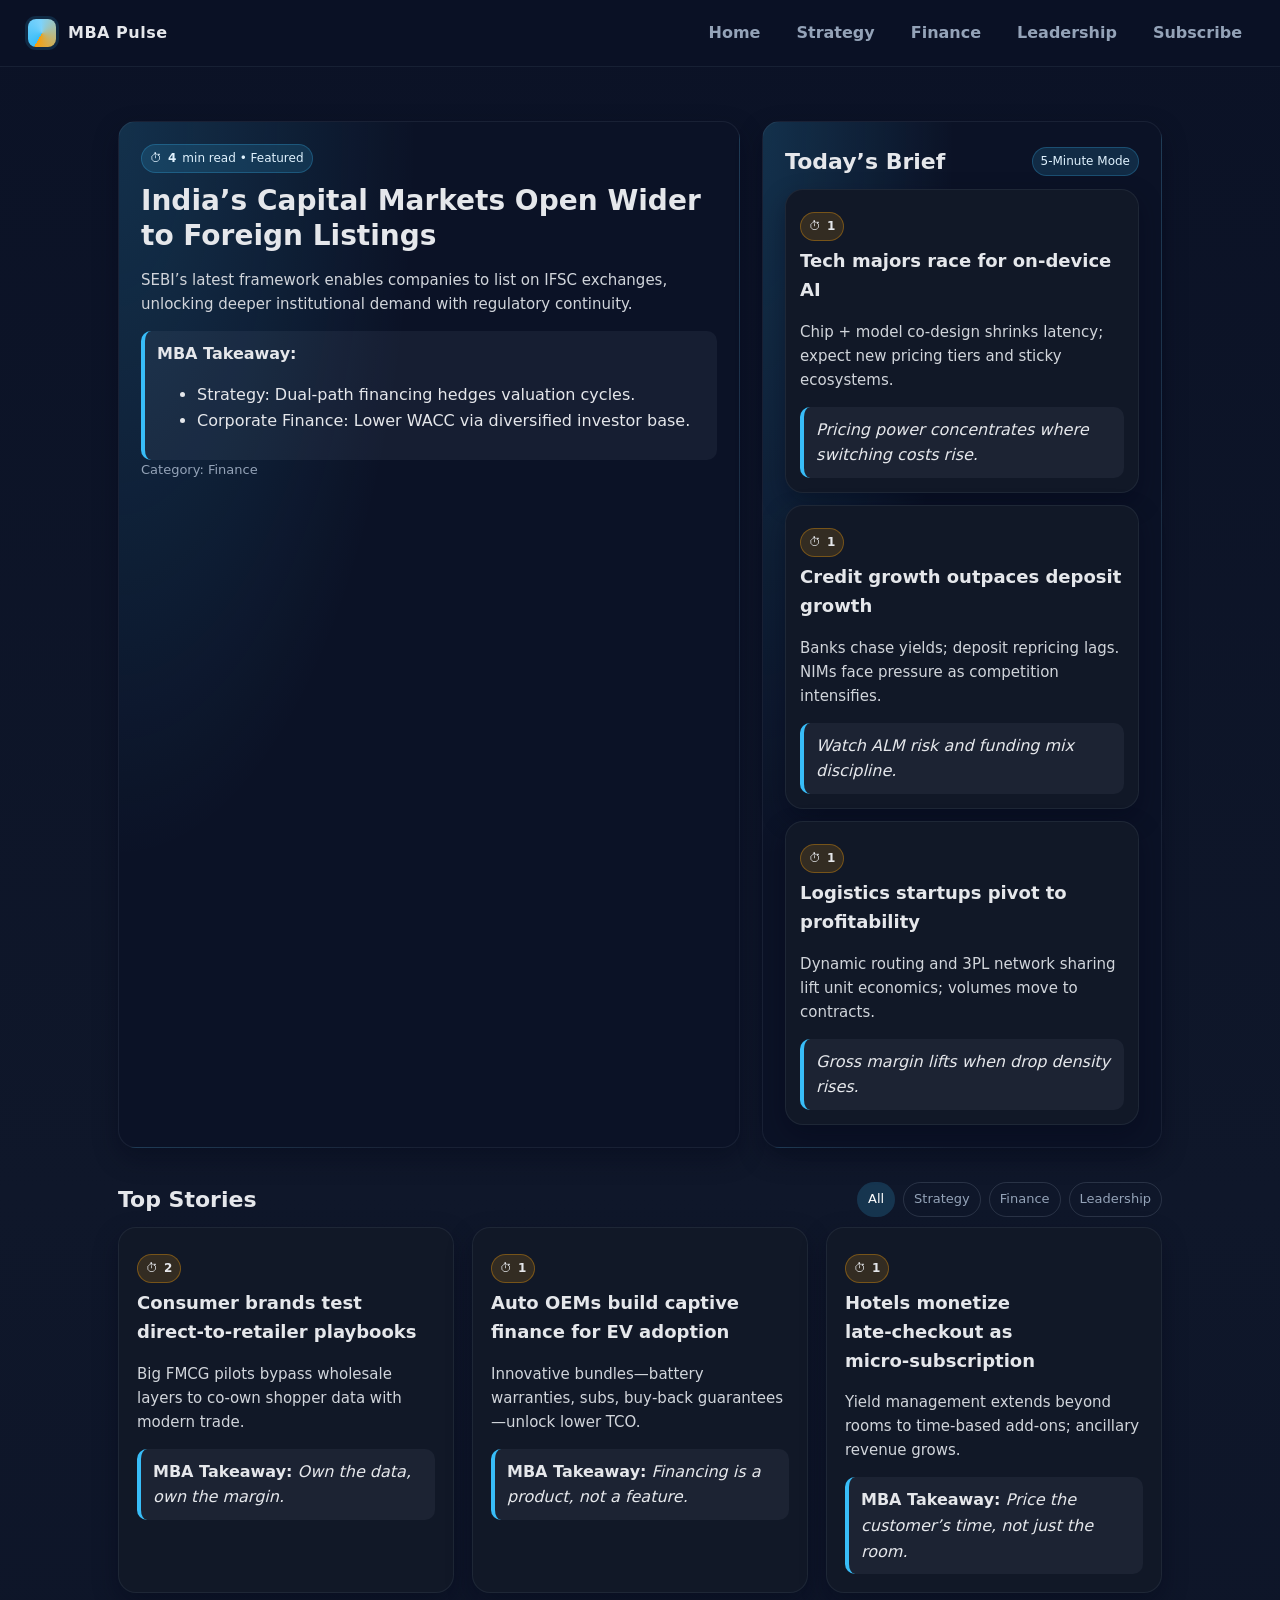
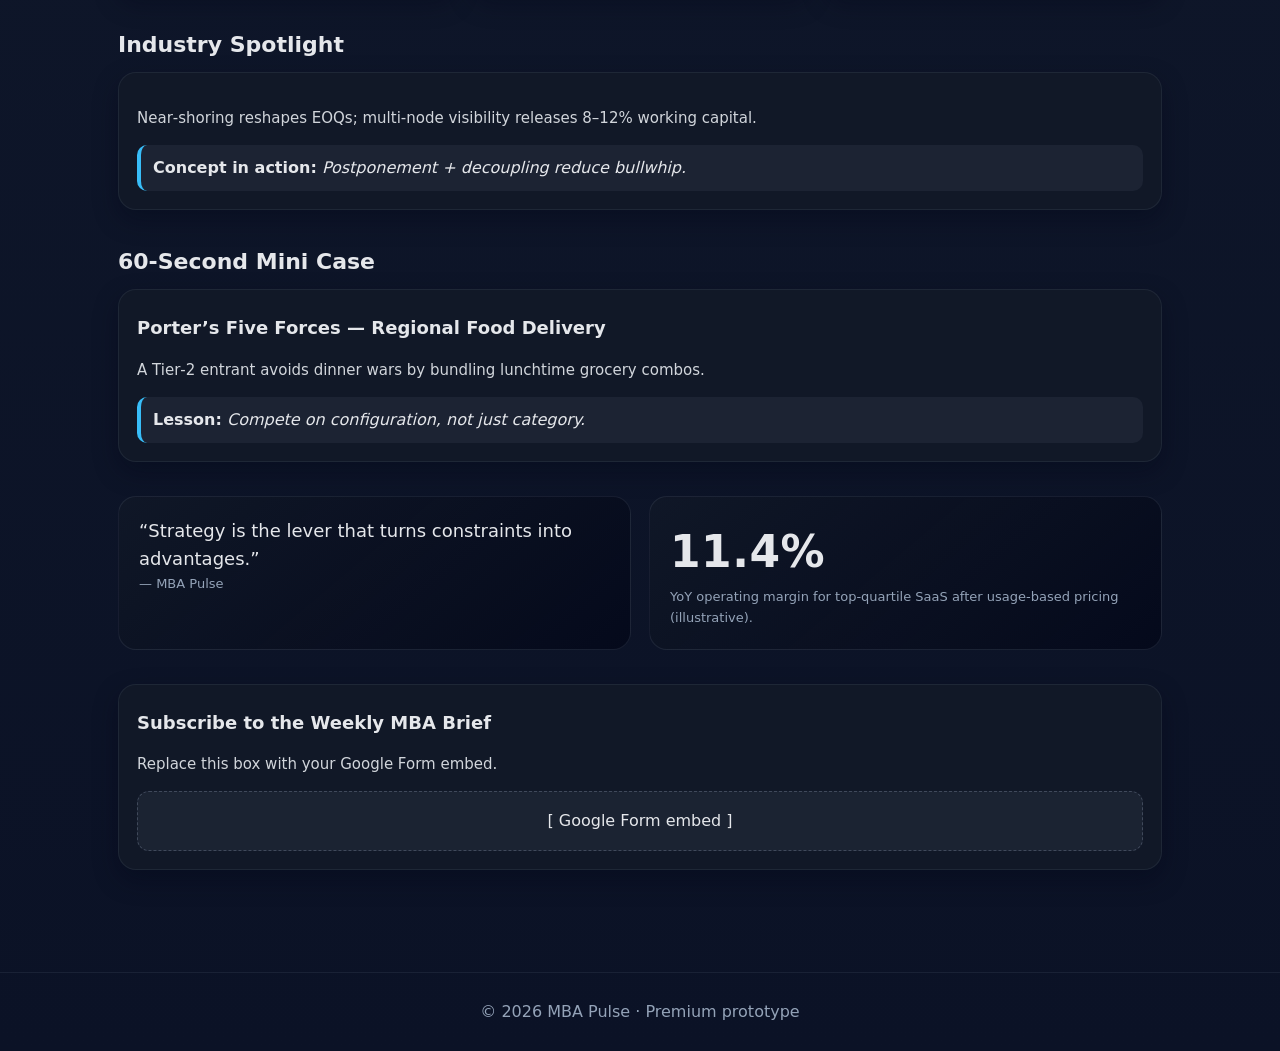
==== index.html @ 2a825edf "Initial Commit" ====
<!DOCTYPE html>
<html lang="en">
<head>
  <meta charset="utf-8" />
  <meta name="viewport" content="width=device-width, initial-scale=1" />
  <title>MBA Pulse — 5‑Minute Business Brief</title>
  <link rel="stylesheet" href="styles.css">
</head>
<body>
  <div class="progress" id="progress"></div>
  <header>
    <nav class="nav">
      <div class="brand"><div class="logo"></div> MBA Pulse</div>
      <div class="navlinks">
        <a href="#top">Home</a>
        <a href="#strategy">Strategy</a>
        <a href="#finance">Finance</a>
        <a href="#leadership">Leadership</a>
        <a href="#subscribe">Subscribe</a>
      </div>
    </nav>
  </header>

  <main class="container" id="top">
    <section class="hero" id="hero"></section>

    <section>
      <div class="sec-head">
        <h2>Top Stories</h2>
        <div class="pill-tabs">
          <a href="#" class="active">All</a>
          <a href="#strategy" id="strategy">Strategy</a>
          <a href="#finance" id="finance">Finance</a>
          <a href="#leadership" id="leadership">Leadership</a>
        </div>
      </div>
      <div class="grid" id="top-stories"></div>
    </section>

    <section>
      <div class="sec-head"><h2>Industry Spotlight</h2></div>
      <div class="card" id="spotlight"></div>
    </section>

    <section>
      <div class="sec-head"><h2>60‑Second Mini Case</h2></div>
      <div class="card" id="mini-case"></div>
    </section>

    <section>
      <div class="qstat">
        <div class="quote" id="quote"></div>
        <div class="stat" id="stat"></div>
      </div>
    </section>

    <section id="subscribe">
      <div class="card">
        <h3>Subscribe to the Weekly MBA Brief</h3>
        <p class="summary">Replace this box with your Google Form embed.</p>
        <div class="embed-placeholder">[ Google Form embed ]</div>
      </div>
    </section>
  </main>

  <footer>© <span id="y"></span> MBA Pulse · Premium prototype</footer>

  <script src="script.js"></script>
</body>
</html>
---- styles.css ----
:root{
  --bg:#0f172a;--panel:#0b1226;--card:#111827;--muted:#94a3b8;--text:#e5e7eb;
  --brand:#38bdf8;--accent:#f59e0b;--radius:18px;--shadow:0 10px 25px rgba(2,6,23,.35);
  --maxw:1100px
}
*{box-sizing:border-box}
html,body{margin:0;background:linear-gradient(180deg,#0b1226,#0f172a 45%,#0b1226);
  color:var(--text);font:16px/1.6 Inter,ui-sans-serif,system-ui,-apple-system,Segoe UI,Roboto,Helvetica,Arial}
a{color:inherit;text-decoration:none}
.container{max-width:var(--maxw);margin:auto;padding:28px}
header{position:sticky;top:0;z-index:30;background:rgba(11,18,38,.7);backdrop-filter:blur(8px);
  border-bottom:1px solid rgba(148,163,184,.1)}
.nav{display:flex;align-items:center;gap:18px;justify-content:space-between;padding:14px 28px}
.brand{display:flex;align-items:center;gap:12px;font-weight:800;letter-spacing:.5px}
.logo{width:28px;height:28px;border-radius:8px;background:conic-gradient(from 210deg,var(--brand),#7dd3fc 40%,var(--accent));
  box-shadow:0 0 0 3px rgba(56,189,248,.15)}
.navlinks{display:flex;gap:16px;font-weight:600;color:var(--muted)}
.navlinks a{padding:6px 10px;border-radius:10px}
.navlinks a:hover{background:rgba(148,163,184,.08);color:#fff}
.progress{position:fixed;inset:0 auto auto 0;height:4px;background:linear-gradient(90deg,var(--brand),#22d3ee,var(--accent));
  width:0;z-index:50;border-top-right-radius:6px;border-bottom-right-radius:6px}
.hero{display:grid;grid-template-columns:1.4fr .9fr;gap:22px;margin:26px 0}
.hero-card{background:radial-gradient(80% 120% at 0% 0%,rgba(56,189,248,.18),transparent 60%),var(--panel);
  border:1px solid rgba(148,163,184,.1);border-radius:var(--radius);padding:22px;box-shadow:var(--shadow)}
.badge{display:inline-flex;align-items:center;gap:6px;font-size:12px;padding:4px 8px;border-radius:999px;
  background:rgba(56,189,248,.15);border:1px solid rgba(56,189,248,.25);color:#e0f2fe}
.title{font-size:28px;line-height:1.25;margin:10px 0 8px}
.meta{display:flex;gap:14px;color:var(--muted);font-size:13px}
.mba-takeaway{margin-top:12px;padding:10px 12px;border-left:4px solid var(--brand);
  background:rgba(148,163,184,.08);border-radius:10px}
.grid{display:grid;grid-template-columns:repeat(3,1fr);gap:18px}
.card{background:var(--card);border:1px solid rgba(148,163,184,.1);border-radius:var(--radius);padding:18px;box-shadow:var(--shadow)}
.card h3{margin:6px 0 8px;font-size:18px}
.summary{color:#d1d5db;font-size:15px}
.read{display:inline-flex;align-items:center;gap:6px;font-size:12px;margin-top:8px;background:rgba(245,158,11,.15);
  border:1px solid rgba(245,158,11,.35);padding:4px 8px;border-radius:999px}
section{margin:34px 0}
.sec-head{display:flex;align-items:center;justify-content:space-between;margin-bottom:10px}
.sec-head h2{font-size:22px;margin:0}
.pill-tabs{display:flex;gap:8px}
.pill-tabs a{font-size:13px;color:var(--muted);padding:6px 10px;border:1px solid rgba(148,163,184,.2);border-radius:999px}
.pill-tabs a.active,.pill-tabs a:hover{border-color:transparent;background:rgba(56,189,248,.18);color:white}
.qstat{display:grid;grid-template-columns:1fr 1fr;gap:18px}
.quote,.stat{background:linear-gradient(140deg,rgba(17,24,39,.8),rgba(2,6,23,.7));
  border:1px solid rgba(148,163,184,.12);border-radius:var(--radius);padding:20px}
.quote blockquote{margin:0;font-size:18px}
.stat .big{font-size:44px;font-weight:900;letter-spacing:.5px}
footer{margin-top:40px;padding:26px 28px;border-top:1px solid rgba(148,163,184,.1);color:var(--muted);text-align:center}
.embed-placeholder{background:rgba(148,163,184,.08);border:1px dashed rgba(148,163,184,.3);
  padding:16px;border-radius:12px;text-align:center}
@media (max-width:960px){.hero{grid-template-columns:1fr}.grid{grid-template-columns:1fr 1fr}.qstat{grid-template-columns:1fr}}
@media (max-width:640px){.nav{padding:12px 18px}.container{padding:20px}.grid{grid-template-columns:1fr}.title{font-size:24px}}
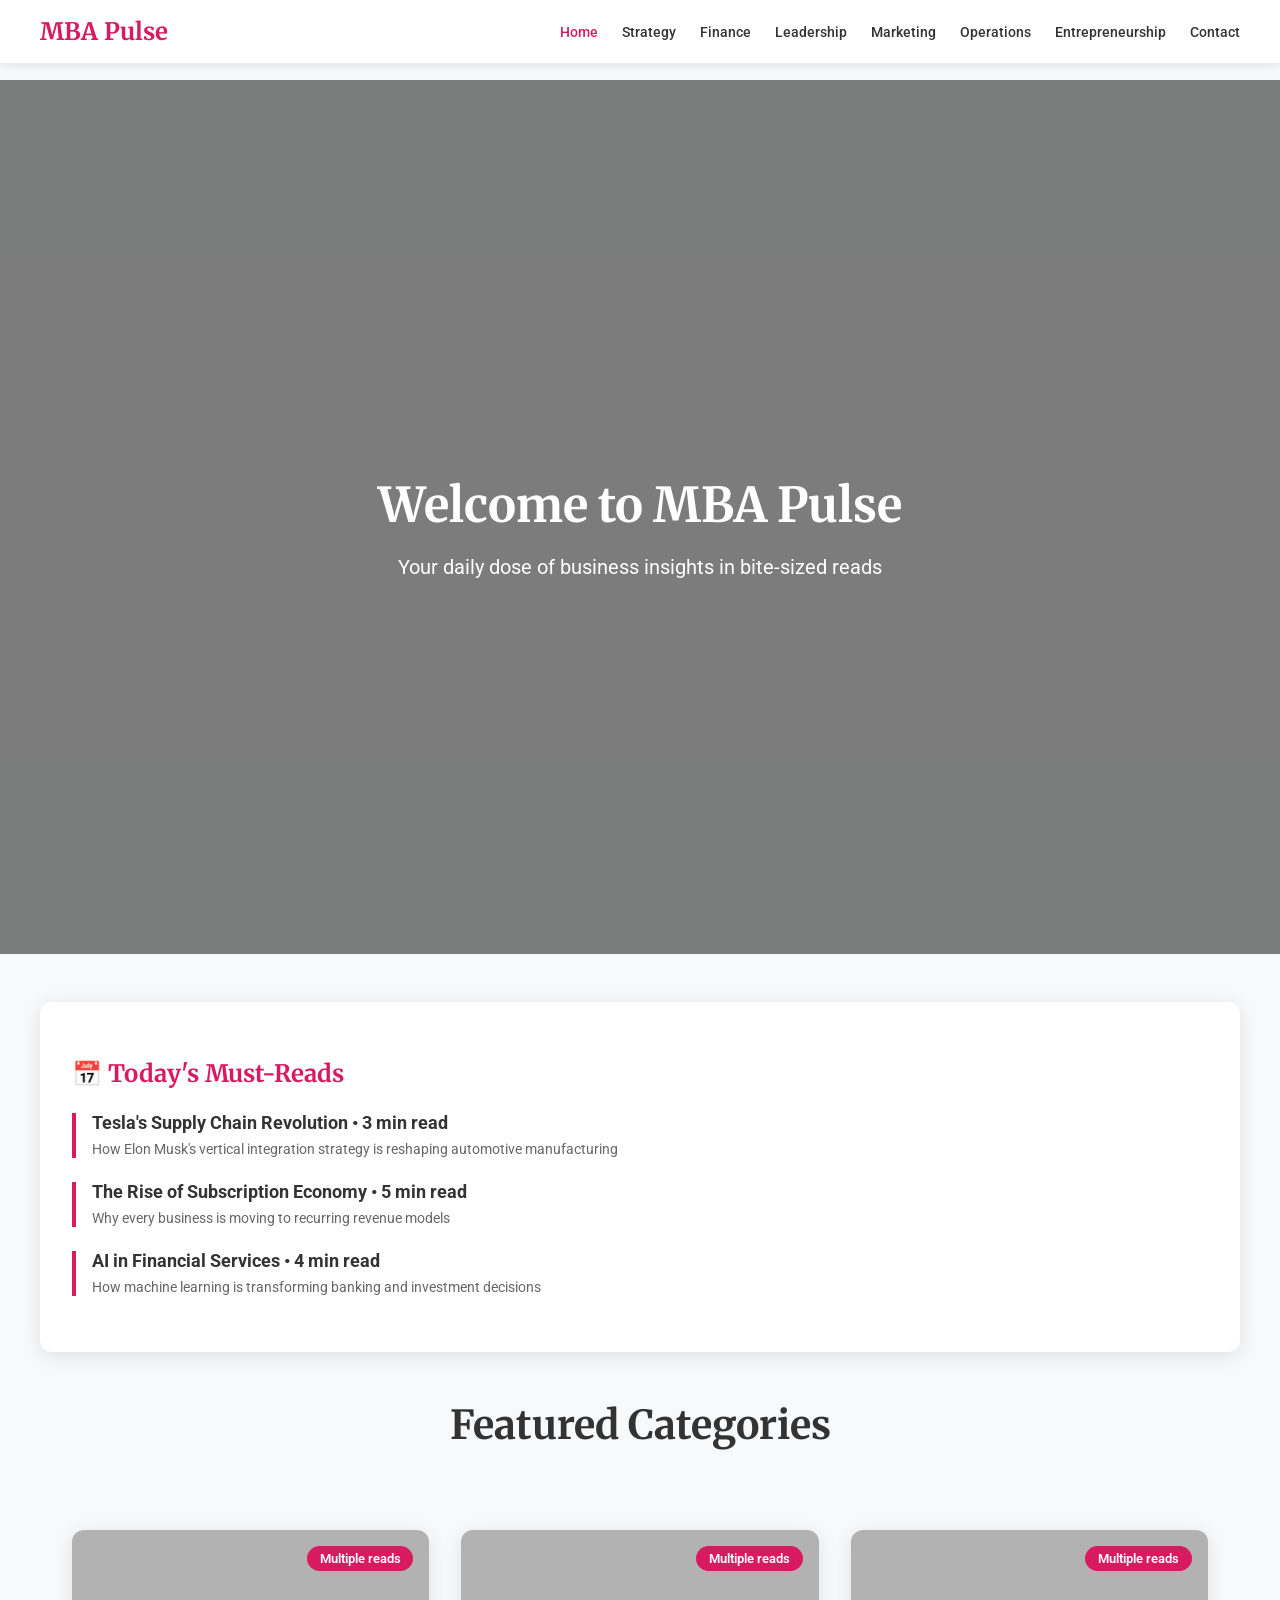
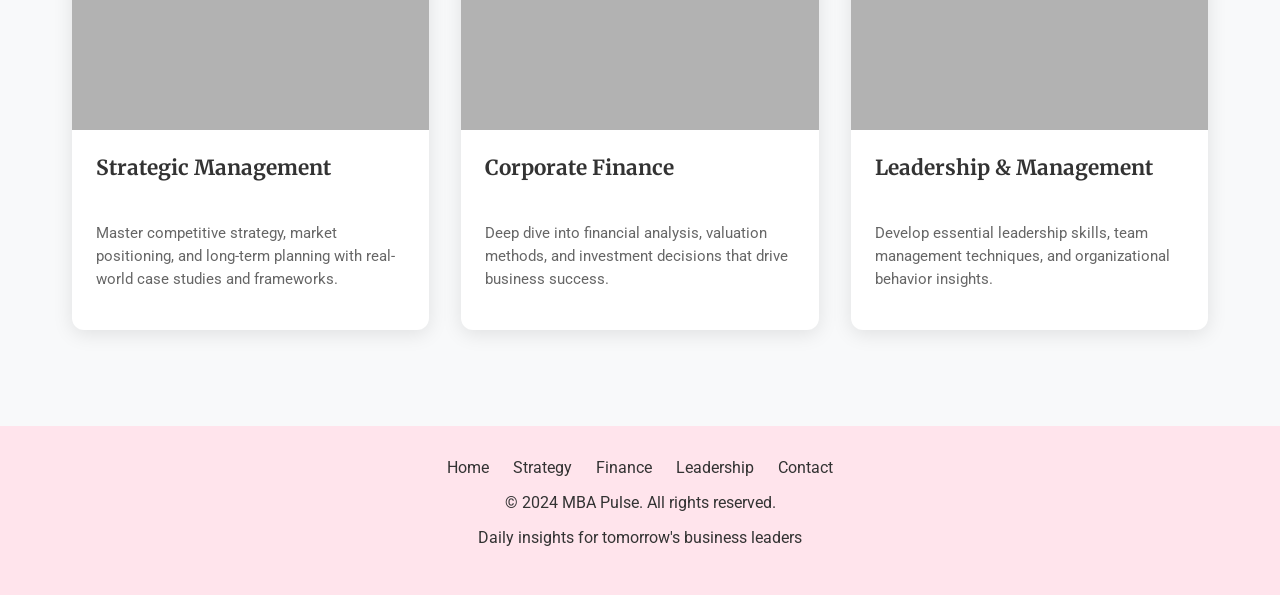
==== commit 61146a22: "Create index.html" ====
--- a/index.html
+++ b/index.html
@@ -1,70 +1,850 @@
 <!DOCTYPE html>
 <html lang="en">
 <head>
-  <meta charset="utf-8" />
-  <meta name="viewport" content="width=device-width, initial-scale=1" />
-  <title>MBA Pulse — 5‑Minute Business Brief</title>
-  <link rel="stylesheet" href="styles.css">
+  <meta charset="UTF-8" />
+  <meta name="viewport" content="width=device-width, initial-scale=1.0" />
+  <title>MBA Pulse</title>
+  <link href="https://fonts.googleapis.com/css2?family=Roboto:wght@400;700&family=Merriweather:wght@400;700&display=swap" rel="stylesheet">
+  <style>
+    body {
+      margin: 0;
+      font-family: 'Roboto', sans-serif;
+      background: #f8f9fa;
+      color: #333;
+      min-height: 100vh;
+      display: flex;
+      flex-direction: column;
+    }
+
+    /* Navigation */
+    nav {
+      background: rgba(255, 255, 255, 0.95);
+      backdrop-filter: blur(10px);
+      padding: 1rem 2rem;
+      position: fixed;
+      top: 0;
+      left: 0;
+      right: 0;
+      z-index: 100;
+      box-shadow: 0 2px 10px rgba(0,0,0,0.1);
+    }
+    .nav-container {
+      max-width: 1200px;
+      margin: 0 auto;
+      display: flex;
+      justify-content: space-between;
+      align-items: center;
+    }
+    .logo {
+      font-family: 'Merriweather', serif;
+      font-size: 1.5rem;
+      font-weight: 700;
+      color: #d81b60;
+    }
+    .nav-links {
+      display: flex;
+      gap: 1.5rem;
+      list-style: none;
+      margin: 0;
+      padding: 0;
+      flex-wrap: wrap;
+    }
+    .nav-links a {
+      text-decoration: none;
+      color: #333;
+      font-weight: 500;
+      transition: color 0.3s;
+      cursor: pointer;
+      font-size: 0.9rem;
+    }
+    .nav-links a:hover, .nav-links a.active {
+      color: #d81b60;
+    }
+
+    /* Page container */
+    .page {
+      display: none;
+      margin-top: 80px;
+      flex: 1;
+    }
+    .page.active {
+      display: block;
+    }
+
+    /* Hero section */
+    .hero {
+      position: relative;
+      height: 90vh;
+      background: url('https://images.unsplash.com/photo-1486406146926-c627a92ad1ab?ixlib=rb-4.0.3&ixid=M3wxMjA3fDB8MHxwaG90by1wYWdlfHx8fGVufDB8fHx8fA%3D%3D&auto=format&fit=crop&w=2070&q=80') no-repeat center center/cover;
+      display: flex;
+      align-items: center;
+      justify-content: center;
+      text-align: center;
+      padding: 2rem;
+      color: #fff;
+    }
+    .hero::after {
+      content: "";
+      position: absolute;
+      top: 0; left: 0; right: 0; bottom: 0;
+      background: rgba(0, 0, 0, 0.5);
+      z-index: 1;
+    }
+    .hero-content {
+      position: relative;
+      z-index: 2;
+      max-width: 700px;
+      animation: fadeInSlide 2s ease-out forwards;
+    }
+    .hero h1 {
+      font-family: 'Merriweather', serif;
+      font-size: 3rem;
+      margin-bottom: 1rem;
+      opacity: 0;
+      animation: fadeIn 2s ease forwards;
+    }
+    .hero p {
+      font-size: 1.25rem;
+      opacity: 0;
+      animation: fadeIn 3s ease forwards;
+      animation-delay: 0.5s;
+    }
+
+    @keyframes fadeInSlide {
+      from { opacity: 0; transform: translateY(30px); }
+      to { opacity: 1; transform: translateY(0); }
+    }
+    @keyframes fadeIn {
+      from { opacity: 0; }
+      to { opacity: 1; }
+    }
+
+    /* Reading time badge */
+    .reading-time {
+      background: #d81b60;
+      color: white;
+      padding: 0.3rem 0.8rem;
+      border-radius: 20px;
+      font-size: 0.8rem;
+      font-weight: 600;
+      position: absolute;
+      top: 1rem;
+      right: 1rem;
+      z-index: 3;
+    }
+
+    /* Article cards */
+    .articles {
+      padding: 3rem 2rem;
+      display: grid;
+      grid-template-columns: repeat(auto-fit, minmax(350px, 1fr));
+      gap: 2rem;
+      max-width: 1200px;
+      margin: auto;
+    }
+
+    .article-card {
+      position: relative;
+      overflow: hidden;
+      border-radius: 12px;
+      box-shadow: 0 4px 20px rgba(0,0,0,0.1);
+      cursor: pointer;
+      transition: transform 0.3s ease;
+      background: #fff;
+      height: 400px;
+    }
+    .article-card:hover { transform: scale(1.02); }
+    .article-card .card-image {
+      width: 100%;
+      height: 200px;
+      background-size: cover;
+      background-position: center;
+      position: relative;
+    }
+    .article-card .card-image::after {
+      content: "";
+      position: absolute;
+      top: 0; left: 0; right: 0; bottom: 0;
+      background: rgba(0, 0, 0, 0.3);
+      z-index: 1;
+    }
+    .article-card .card-content {
+      padding: 1.5rem;
+      height: 200px;
+      display: flex;
+      flex-direction: column;
+      justify-content: space-between;
+    }
+    .article-card h3 {
+      margin: 0 0 0.5rem 0;
+      font-size: 1.3rem;
+      font-family: 'Merriweather', serif;
+      line-height: 1.4;
+    }
+    .article-card p {
+      font-size: 0.95rem;
+      margin: 0;
+      color: #666;
+      line-height: 1.5;
+    }
+    .article-meta {
+      display: flex;
+      justify-content: space-between;
+      align-items: center;
+      margin-top: 1rem;
+      font-size: 0.85rem;
+      color: #888;
+    }
+    .article-date {
+      font-weight: 500;
+    }
+
+    /* Category headers */
+    .category-header {
+      background-size: cover;
+      background-position: center;
+      height: 40vh;
+      position: relative;
+      display: flex;
+      align-items: center;
+      justify-content: center;
+    }
+    .category-header::after {
+      content: "";
+      position: absolute;
+      top: 0; left: 0; right: 0; bottom: 0;
+      background: rgba(0,0,0,0.4);
+    }
+    .category-header h1 {
+      position: relative;
+      z-index: 2;
+      color: white;
+      font-family: 'Merriweather', serif;
+      font-size: 3rem;
+      text-align: center;
+      margin: 0;
+    }
+
+    /* Content sections */
+    .content-section {
+      max-width: 1200px;
+      margin: 0 auto;
+      padding: 3rem 2rem;
+    }
+    .content-section h2 {
+      font-family: 'Merriweather', serif;
+      font-size: 2.5rem;
+      margin-bottom: 2rem;
+      text-align: center;
+      color: #333;
+    }
+
+    /* Daily reads section */
+    .daily-reads {
+      background: #fff;
+      border-radius: 12px;
+      padding: 2rem;
+      margin-bottom: 3rem;
+      box-shadow: 0 4px 20px rgba(0,0,0,0.1);
+    }
+    .daily-reads h3 {
+      font-family: 'Merriweather', serif;
+      color: #d81b60;
+      margin-bottom: 1.5rem;
+      font-size: 1.5rem;
+    }
+    .daily-article {
+      border-left: 4px solid #d81b60;
+      padding-left: 1rem;
+      margin-bottom: 1.5rem;
+      cursor: pointer;
+      transition: background 0.3s;
+    }
+    .daily-article:hover {
+      background: #f8f9fa;
+    }
+    .daily-article h4 {
+      margin: 0 0 0.5rem 0;
+      font-size: 1.1rem;
+      color: #333;
+    }
+    .daily-article p {
+      margin: 0;
+      color: #666;
+      font-size: 0.9rem;
+    }
+
+    /* Modal popup */
+    .modal {
+      position: fixed;
+      top: 0; left: 0; right: 0; bottom: 0;
+      background: rgba(0,0,0,0.7);
+      display: none;
+      align-items: center;
+      justify-content: center;
+      z-index: 1000;
+    }
+    .modal-content {
+      background: #fff;
+      padding: 2rem;
+      max-width: 800px;
+      border-radius: 12px;
+      max-height: 90vh;
+      overflow-y: auto;
+      line-height: 1.6;
+      margin: 1rem;
+    }
+    .modal-content h2 {
+      margin-top: 0;
+      font-family: 'Merriweather', serif;
+    }
+    .close-btn {
+      float: right;
+      font-size: 1.5rem;
+      cursor: pointer;
+      color: #333;
+      background: none;
+      border: none;
+    }
+
+    /* Footer styles */
+    footer {
+      background: #ffe4ec;
+      color: #333;
+      text-align: center;
+      padding: 2rem 1rem;
+      margin-top: auto;
+    }
+    .footer-links {
+      margin-bottom: 1rem;
+    }
+    .footer-links a {
+      color: #333;
+      margin: 0 10px;
+      text-decoration: none;
+      transition: color 0.3s;
+      cursor: pointer;
+    }
+    .footer-links a:hover {
+      color: #d81b60;
+    }
+
+    /* Responsive design */
+    @media (max-width: 768px) {
+      .nav-links {
+        gap: 1rem;
+        font-size: 0.8rem;
+      }
+      .hero h1 {
+        font-size: 2rem;
+      }
+      .articles {
+        grid-template-columns: 1fr;
+        padding: 2rem 1rem;
+      }
+      .category-header h1 {
+        font-size: 2rem;
+      }
+    }
+  </style>
 </head>
 <body>
-  <div class="progress" id="progress"></div>
-  <header>
-    <nav class="nav">
-      <div class="brand"><div class="logo"></div> MBA Pulse</div>
-      <div class="navlinks">
-        <a href="#top">Home</a>
-        <a href="#strategy">Strategy</a>
-        <a href="#finance">Finance</a>
-        <a href="#leadership">Leadership</a>
-        <a href="#subscribe">Subscribe</a>
-      </div>
-    </nav>
-  </header>
-
-  <main class="container" id="top">
-    <section class="hero" id="hero"></section>
-
-    <section>
-      <div class="sec-head">
-        <h2>Top Stories</h2>
-        <div class="pill-tabs">
-          <a href="#" class="active">All</a>
-          <a href="#strategy" id="strategy">Strategy</a>
-          <a href="#finance" id="finance">Finance</a>
-          <a href="#leadership" id="leadership">Leadership</a>
-        </div>
-      </div>
-      <div class="grid" id="top-stories"></div>
+  <!-- Navigation -->
+  <nav>
+    <div class="nav-container">
+      <div class="logo">MBA Pulse</div>
+      <ul class="nav-links">
+        <li><a href="#" onclick="showPage('home')" class="active">Home</a></li>
+        <li><a href="#" onclick="showPage('strategy')">Strategy</a></li>
+        <li><a href="#" onclick="showPage('finance')">Finance</a></li>
+        <li><a href="#" onclick="showPage('leadership')">Leadership</a></li>
+        <li><a href="#" onclick="showPage('marketing')">Marketing</a></li>
+        <li><a href="#" onclick="showPage('operations')">Operations</a></li>
+        <li><a href="#" onclick="showPage('entrepreneurship')">Entrepreneurship</a></li>
+        <li><a href="#" onclick="showPage('contact')">Contact</a></li>
+      </ul>
+    </div>
+  </nav>
+
+  <!-- Home Page -->
+  <div id="home" class="page active">
+    <section class="hero">
+      <div class="hero-content">
+        <h1>Welcome to MBA Pulse</h1>
+        <p>Your daily dose of business insights in bite-sized reads</p>
+      </div>
     </section>
 
-    <section>
-      <div class="sec-head"><h2>Industry Spotlight</h2></div>
-      <div class="card" id="spotlight"></div>
+    <section class="content-section">
+      <div class="daily-reads">
+        <h3>📅 Today's Must-Reads</h3>
+        <div class="daily-article" onclick="openModal('today1')">
+          <h4>Tesla's Supply Chain Revolution • 3 min read</h4>
+          <p>How Elon Musk's vertical integration strategy is reshaping automotive manufacturing</p>
+        </div>
+        <div class="daily-article" onclick="openModal('today2')">
+          <h4>The Rise of Subscription Economy • 5 min read</h4>
+          <p>Why every business is moving to recurring revenue models</p>
+        </div>
+        <div class="daily-article" onclick="openModal('today3')">
+          <h4>AI in Financial Services • 4 min read</h4>
+          <p>How machine learning is transforming banking and investment decisions</p>
+        </div>
+      </div>
+
+      <h2>Featured Categories</h2>
+      <div class="articles">
+        <div class="article-card" onclick="showPage('strategy')">
+          <div class="reading-time">Multiple reads</div>
+          <div class="card-image" style="background-image: url('https://images.unsplash.com/photo-1507003211169-0a1dd7228f2d?ixlib=rb-4.0.3&auto=format&fit=crop&w=1000&q=80')"></div>
+          <div class="card-content">
+            <h3>Strategic Management</h3>
+            <p>Master competitive strategy, market positioning, and long-term planning with real-world case studies and frameworks.</p>
+            <div class="article-meta">
+              <span class="article-date">Updated Daily</span>
+              <span>15+ Articles</span>
+            </div>
+          </div>
+        </div>
+
+        <div class="article-card" onclick="showPage('finance')">
+          <div class="reading-time">Multiple reads</div>
+          <div class="card-image" style="background-image: url('https://images.unsplash.com/photo-1611974789855-9c2a0a7236a3?ixlib=rb-4.0.3&auto=format&fit=crop&w=1000&q=80')"></div>
+          <div class="card-content">
+            <h3>Corporate Finance</h3>
+            <p>Deep dive into financial analysis, valuation methods, and investment decisions that drive business success.</p>
+            <div class="article-meta">
+              <span class="article-date">Updated Daily</span>
+              <span>12+ Articles</span>
+            </div>
+          </div>
+        </div>
+
+        <div class="article-card" onclick="showPage('leadership')">
+          <div class="reading-time">Multiple reads</div>
+          <div class="card-image" style="background-image: url('https://images.unsplash.com/photo-1552664730-d307ca884978?ixlib=rb-4.0.3&auto=format&fit=crop&w=1000&q=80')"></div>
+          <div class="card-content">
+            <h3>Leadership & Management</h3>
+            <p>Develop essential leadership skills, team management techniques, and organizational behavior insights.</p>
+            <div class="article-meta">
+              <span class="article-date">Updated Daily</span>
+              <span>18+ Articles</span>
+            </div>
+          </div>
+        </div>
+      </div>
     </section>
-
-    <section>
-      <div class="sec-head"><h2>60‑Second Mini Case</h2></div>
-      <div class="card" id="mini-case"></div>
+  </div>
+
+  <!-- Strategy Page -->
+  <div id="strategy" class="page">
+    <div class="category-header" style="background-image: url('https://images.unsplash.com/photo-1507003211169-0a1dd7228f2d?ixlib=rb-4.0.3&auto=format&fit=crop&w=2000&q=80')">
+      <h1>Strategic Management</h1>
+    </div>
+    <section class="content-section">
+      <div class="daily-reads">
+        <h3>🎯 Today's Strategy Insights</h3>
+        <div class="daily-article" onclick="openModal('strategy1')">
+          <h4>Netflix's Content Strategy Pivot • 4 min read</h4>
+          <p>How the streaming giant shifted from licensing to original content production</p>
+        </div>
+        <div class="daily-article" onclick="openModal('strategy2')">
+          <h4>Blue Ocean Strategy in Practice • 5 min read</h4>
+          <p>Real examples of companies creating uncontested market spaces</p>
+        </div>
+      </div>
+
+      <div class="articles">
+        <div class="article-card" onclick="openModal('strategy3')">
+          <div class="reading-time">3 min read</div>
+          <div class="card-image" style="background-image: url('https://images.unsplash.com/photo-1460925895917-afdab827c52f?ixlib=rb-4.0.3&auto=format&fit=crop&w=1000&q=80')"></div>
+          <div class="card-content">
+            <h3>Porter's Five Forces in Digital Age</h3>
+            <p>How traditional competitive analysis adapts to platform economies and network effects.</p>
+            <div class="article-meta">
+              <span class="article-date">Dec 15, 2024</span>
+              <span>Strategy</span>
+            </div>
+          </div>
+        </div>
+
+        <div class="article-card" onclick="openModal('strategy4')">
+          <div class="reading-time">5 min read</div>
+          <div class="card-image" style="background-image: url('https://images.unsplash.com/photo-1553484771-371a605b060b?ixlib=rb-4.0.3&auto=format&fit=crop&w=1000&q=80')"></div>
+          <div class="card-content">
+            <h3>Strategic Alliances & Partnerships</h3>
+            <p>When to build, buy, or partner - a framework for strategic decision making.</p>
+            <div class="article-meta">
+              <span class="article-date">Dec 14, 2024</span>
+              <span>Strategy</span>
+            </div>
+          </div>
+        </div>
+
+        <div class="article-card" onclick="openModal('strategy5')">
+          <div class="reading-time">4 min read</div>
+          <div class="card-image" style="background-image: url('https://images.unsplash.com/photo-1486406146926-c627a92ad1ab?ixlib=rb-4.0.3&auto=format&fit=crop&w=1000&q=80')"></div>
+          <div class="card-content">
+            <h3>Digital Transformation Strategy</h3>
+            <p>A step-by-step approach to leading organizational digital transformation.</p>
+            <div class="article-meta">
+              <span class="article-date">Dec 13, 2024</span>
+              <span>Strategy</span>
+            </div>
+          </div>
+        </div>
+      </div>
     </section>
-
-    <section>
-      <div class="qstat">
-        <div class="quote" id="quote"></div>
-        <div class="stat" id="stat"></div>
+  </div>
+
+  <!-- Finance Page -->
+  <div id="finance" class="page">
+    <div class="category-header" style="background-image: url('https://images.unsplash.com/photo-1611974789855-9c2a0a7236a3?ixlib=rb-4.0.3&auto=format&fit=crop&w=2000&q=80')">
+      <h1>Corporate Finance</h1>
+    </div>
+    <section class="content-section">
+      <div class="daily-reads">
+        <h3>💰 Today's Finance Focus</h3>
+        <div class="daily-article" onclick="openModal('finance1')">
+          <h4>Understanding WACC in Practice • 3 min read</h4>
+          <p>How companies calculate and use weighted average cost of capital for decisions</p>
+        </div>
+        <div class="daily-article" onclick="openModal('finance2')">
+          <h4>Private Equity vs Venture Capital • 4 min read</h4>
+          <p>Key differences in investment strategies and portfolio management</p>
+        </div>
+      </div>
+
+      <div class="articles">
+        <div class="article-card" onclick="openModal('finance3')">
+          <div class="reading-time">5 min read</div>
+          <div class="card-image" style="background-image: url('https://images.unsplash.com/photo-1559526324-4b87b5e36e44?ixlib=rb-4.0.3&auto=format&fit=crop&w=1000&q=80')"></div>
+          <div class="card-content">
+            <h3>DCF Valuation Masterclass</h3>
+            <p>Step-by-step guide to discounted cash flow analysis with real examples.</p>
+            <div class="article-meta">
+              <span class="article-date">Dec 15, 2024</span>
+              <span>Finance</span>
+            </div>
+          </div>
+        </div>
+
+        <div class="article-card" onclick="openModal('finance4')">
+          <div class="reading-time">3 min read</div>
+          <div class="card-image" style="background-image: url('https://images.unsplash.com/photo-1590283603385-17ffb3a7f29f?ixlib=rb-4.0.3&auto=format&fit=crop&w=1000&q=80')"></div>
+          <div class="card-content">
+            <h3>Working Capital Management</h3>
+            <p>Optimizing cash conversion cycles and liquidity management strategies.</p>
+            <div class="article-meta">
+              <span class="article-date">Dec 14, 2024</span>
+              <span>Finance</span>
+            </div>
+          </div>
+        </div>
       </div>
     </section>
-
-    <section id="subscribe">
-      <div class="card">
-        <h3>Subscribe to the Weekly MBA Brief</h3>
-        <p class="summary">Replace this box with your Google Form embed.</p>
-        <div class="embed-placeholder">[ Google Form embed ]</div>
+  </div>
+
+  <!-- Leadership Page -->
+  <div id="leadership" class="page">
+    <div class="category-header" style="background-image: url('https://images.unsplash.com/photo-1552664730-d307ca884978?ixlib=rb-4.0.3&auto=format&fit=crop&w=2000&q=80')">
+      <h1>Leadership & Management</h1>
+    </div>
+    <section class="content-section">
+      <div class="daily-reads">
+        <h3>👥 Today's Leadership Lessons</h3>
+        <div class="daily-article" onclick="openModal('leadership1')">
+          <h4>Remote Team Leadership • 4 min read</h4>
+          <p>Best practices for managing distributed teams in the post-pandemic world</p>
+        </div>
+        <div class="daily-article" onclick="openModal('leadership2')">
+          <h4>Emotional Intelligence in Leadership • 3 min read</h4>
+          <p>Why EQ matters more than IQ for executive success</p>
+        </div>
+      </div>
+
+      <div class="articles">
+        <div class="article-card" onclick="openModal('leadership3')">
+          <div class="reading-time">4 min read</div>
+          <div class="card-image" style="background-image: url('https://images.unsplash.com/photo-1521737604893-d14cc237f11d?ixlib=rb-4.0.3&auto=format&fit=crop&w=1000&q=80')"></div>
+          <div class="card-content">
+            <h3>Change Management Framework</h3>
+            <p>Kotter's 8-step process for leading successful organizational change.</p>
+            <div class="article-meta">
+              <span class="article-date">Dec 15, 2024</span>
+              <span>Leadership</span>
+            </div>
+          </div>
+        </div>
+
+        <div class="article-card" onclick="openModal('leadership4')">
+          <div class="reading-time">3 min read</div>
+          <div class="card-image" style="background-image: url('https://images.unsplash.com/photo-1600880292203-757bb62b4baf?ixlib=rb-4.0.3&auto=format&fit=crop&w=1000&q=80')"></div>
+          <div class="card-content">
+            <h3>Building High-Performance Teams</h3>
+            <p>The five dysfunctions of a team and how to overcome them.</p>
+            <div class="article-meta">
+              <span class="article-date">Dec 14, 2024</span>
+              <span>Leadership</span>
+            </div>
+          </div>
+        </div>
       </div>
     </section>
-  </main>
-
-  <footer>© <span id="y"></span> MBA Pulse · Premium prototype</footer>
-
-  <script src="script.js"></script>
-</body>
+  </div>
+
+  <!-- Marketing Page -->
+  <div id="marketing" class="page">
+    <div class="category-header" style="background-image: url('https://images.unsplash.com/photo-1460925895917-afdab827c52f?ixlib=rb-4.0.3&auto=format&fit=crop&w=2000&q=80')">
+      <h1>Marketing & Brand Strategy</h1>
+    </div>
+    <section class="content-section">
+      <div class="daily-reads">
+        <h3>📈 Today's Marketing Insights</h3>
+        <div class="daily-article" onclick="openModal('marketing1')">
+          <h4>Customer Lifetime Value Optimization • 5 min read</h4>
+          <p>How to calculate and improve CLV for sustainable growth</p>
+        </div>
+        <div class="daily-article" onclick="openModal('marketing2')">
+          <h4>Brand Positioning in Crowded Markets • 3 min read</h4>
+          <p>Strategies for differentiation when everyone looks the same</p>
+        </div>
+      </div>
+
+      <div class="articles">
+        <div class="article-card" onclick="openModal('marketing3')">
+          <div class="reading-time">4 min read</div>
+          <div class="card-image" style="background-image: url('https://images.unsplash.com/photo-1533750516457-a7f992034fec?ixlib=rb-4.0.3&auto=format&fit=crop&w=1000&q=80')"></div>
+          <div class="card-content">
+            <h3>Digital Marketing Attribution</h3>
+            <p>Understanding multi-touch attribution models for better ROI measurement.</p>
+            <div class="article-meta">
+              <span class="article-date">Dec 15, 2024</span>
+              <span>Marketing</span>
+            </div>
+          </div>
+        </div>
+      </div>
+    </section>
+  </div>
+
+  <!-- Operations Page -->
+  <div id="operations" class="page">
+    <div class="category-header" style="background-image: url('https://images.unsplash.com/photo-1581091226825-a6a2a5aee158?ixlib=rb-4.0.3&auto=format&fit=crop&w=2000&q=80')">
+      <h1>Operations & Supply Chain</h1>
+    </div>
+    <section class="content-section">
+      <div class="daily-reads">
+        <h3>⚙️ Today's Operations Focus</h3>
+        <div class="daily-article" onclick="openModal('operations1')">
+          <h4>Lean Six Sigma in Service Industries • 4 min read</h4>
+          <p>Applying manufacturing principles to improve service delivery</p>
+        </div>
+      </div>
+
+      <div class="articles">
+        <div class="article-card" onclick="openModal('operations2')">
+          <div class="reading-time">5 min read</div>
+          <div class="card-image" style="background-image: url('https://images.unsplash.com/photo-1586528116311-ad8dd3c8310d?ixlib=rb-4.0.3&auto=format&fit=crop&w=1000&q=80')"></div>
+          <div class="card-content">
+            <h3>Supply Chain Resilience</h3>
+            <p>Building anti-fragile supply chains in an uncertain world.</p>
+            <div class="article-meta">
+              <span class="article-date">Dec 15, 2024</span>
+              <span>Operations</span>
+            </div>
+          </div>
+        </div>
+      </div>
+    </section>
+  </div>
+
+  <!-- Entrepreneurship Page -->
+  <div id="entrepreneurship" class="page">
+    <div class="category-header" style="background-image: url('https://images.unsplash.com/photo-1553484771-371a605b060b?ixlib=rb-4.0.3&auto=format&fit=crop&w=2000&q=80')">
+      <h1>Entrepreneurship & Innovation</h1>
+    </div>
+    <section class="content-section">
+      <div class="daily-reads">
+        <h3>🚀 Today's Startup Insights</h3>
+        <div class="daily-article" onclick="openModal('entrepreneur1')">
+          <h4>Startup Funding Landscape 2024 • 5 min read</h4>
+          <p>Current trends in venture capital and alternative funding sources</p>
+        </div>
+      </div>
+
+      <div class="articles">
+        <div class="article-card" onclick="openModal('entrepreneur2')">
+          <div class="reading-time">3 min read</div>
+          <div class="card-image" style="background-image: url('https://images.unsplash.com/photo-1559136555-9303baea8ebd?ixlib=rb-4.0.3&auto=format&fit=crop&w=1000&q=80')"></div>
+          <div class="card-content">
+            <h3>MVP Development Strategy</h3>
+            <p>How to build and test minimum viable products effectively.</p>
+            <div class="article-meta">
+              <span class="article-date">Dec 15, 2024</span>
+              <span>Entrepreneurship</span>
+            </div>
+          </div>
+        </div>
+      </div>
+    </section>
+  </div>
+
+  <!-- Contact Page -->
+  <div id="contact" class="page">
+    <div class="category-header" style="background-image: url('https://images.unsplash.com/photo-1423666639041-f56000c27a9a?ixlib=rb-4.0.3&auto=format&fit=crop&w=2000&q=80')">
+      <h1>Get In Touch</h1>
+    </div>
+    <section class="content-section">
+      <p style="text-align: center; margin-bottom: 3rem;">Have suggestions for topics? Want to contribute? We'd love to hear from you!</p>
+      
+      <form class="contact-form" onsubmit="handleSubmit(event)" style="max-width: 600px; margin: 0 auto; background: #fff; padding: 2rem; border-radius: 12px; box-shadow: 0 4px 20px rgba(0,0,0,0.1);">
+        <div style="margin-bottom: 1.5rem;">
+          <label style="display: block; margin-bottom: 0.5rem; font-weight: 500;">Full Name</label>
+          <input type="text" name="name" required style="width: 100%; padding: 0.75rem; border: 2px solid #e9ecef; border-radius: 8px; font-size: 1rem;">
+        </div>
+        <div style="margin-bottom: 1.5rem;">
+          <label style="display: block; margin-bottom: 0.5rem; font-weight: 500;">Email Address</label>
+          <input type="email" name="email" required style="width: 100%; padding: 0.75rem; border: 2px solid #e9ecef; border-radius: 8px; font-size: 1rem;">
+        </div>
+        <div style="margin-bottom: 1.5rem;">
+          <label style="display: block; margin-bottom: 0.5rem; font-weight: 500;">Subject</label>
+          <input type="text" name="subject" required style="width: 100%; padding: 0.75rem; border: 2px solid #e9ecef; border-radius: 8px; font-size: 1rem;">
+        </div>
+        <div style="margin-bottom: 1.5rem;">
+          <label style="display: block; margin-bottom: 0.5rem; font-weight: 500;">Message</label>
+          <textarea name="message" rows="5" required style="width: 100%; padding: 0.75rem; border: 2px solid #e9ecef; border-radius: 8px; font-size: 1rem;"></textarea>
+        </div>
+        <button type="submit" style="background: linear-gradient(45deg, #667eea, #764ba2); color: white; padding: 1rem 2rem; border: none; border-radius: 8px; font-size: 1rem; cursor: pointer;">Send Message</button>
+      </form>
+    </section>
+  </div>
+
+  <!-- Footer -->
+  <footer>
+    <div class="footer-links">
+      <a href="#" onclick="showPage('home')">Home</a>
+      <a href="#" onclick="showPage('strategy')">Strategy</a>
+      <a href="#" onclick="showPage('finance')">Finance</a>
+      <a href="#" onclick="showPage('leadership')">Leadership</a>
+      <a href="#" onclick="showPage('contact')">Contact</a>
+    </div>
+    <p>&copy; 2024 MBA Pulse. All rights reserved.</p>
+    <p>Daily insights for tomorrow's business leaders</p>
+  </footer>
+
+  <!-- Sample Modals -->
+  <div id="today1" class="modal" onclick="closeModal('today1')">
+    <div class="modal-content" onclick="event.stopPropagation()">
+      <button class="close-btn" onclick="closeModal('today1')">&times;</button>
+      <h2>Tesla's Supply Chain Revolution</h2>
+      <p><strong>3 min read • Dec 15, 2024</strong></p>
+      <p>Tesla's approach to supply chain management represents a fundamental shift from traditional automotive manufacturing. Unlike legacy automakers who rely heavily on supplier networks, Tesla has embraced vertical integration as a core strategy.</p>
+      <p><strong>Key Takeaways:</strong></p>
+      <ul>
+        <li>Vertical integration reduces dependency on suppliers</li>
+        <li>In-house battery production creates competitive advantage</li>
+        <li>Software-first approach enables rapid iteration</li>
+        <li>Direct-to-consumer sales model eliminates dealer markups</li>
+      </ul>
+      <p>This strategy has allowed Tesla to maintain higher margins and respond more quickly to market changes, though it requires significant capital investment upfront.</p>
+    </div>
+  </div>
+
+  <div id="strategy1" class="modal" onclick="closeModal('strategy1')">
+    <div class="modal-content" onclick="event.stopPropagation()">
+      <button class="close-btn" onclick="closeModal('strategy1')">&times;</button>
+      <h2>Netflix's Content Strategy Pivot</h2>
+      <p><strong>4 min read • Dec 15, 2024</strong></p>
+      <p>Netflix's transformation from DVD rental service to streaming giant to content creator offers valuable lessons in strategic pivoting and market positioning.</p>
+      <p><strong>The Strategic Shift:</strong></p>
+      <ul>
+        <li>From licensing content to creating original programming</li>
+        <li>Global expansion with localized content</li>
+        <li>Data-driven content creation and recommendation algorithms</li>
+        <li>Binge-watching model that changed viewing habits</li>
+      </ul>
+      <p>The company's willingness to cannibalize its own business model and invest heavily in original content has created sustainable competitive advantages in an increasingly crowded streaming market.</p>
+    </div>
+  </div>
+
+  <div id="finance1" class="modal" onclick="closeModal('finance1')">
+    <div class="modal-content" onclick="event.stopPropagation()">
+      <button class="close-btn" onclick="closeModal('finance1')">&times;</button>
+      <h2>Understanding WACC in Practice</h2>
+      <p><strong>3 min read • Dec 15, 2024</strong></p>
+      <p>Weighted Average Cost of Capital (WACC) is a crucial metric for corporate finance decisions, representing the average rate a company expects to pay to finance its assets.</p>
+      <p><strong>WACC Formula:</strong><br>
+      WACC = (E/V × Re) + (D/V × Rd × (1-Tc))</p>
+      <p><strong>Practical Applications:</strong></p>
+      <ul>
+        <li>Capital budgeting and project evaluation</li>
+        <li>Company valuation using DCF models</li>
+        <li>Optimal capital structure decisions</li>
+        <li>Performance measurement and benchmarking</li>
+      </ul>
+      <p>Companies with lower WACC have competitive advantages in capital-intensive industries, as they can pursue projects that competitors cannot justify financially.</p>
+    </div>
+  </div>
+
+  <script>
+    // Navigation functionality
+    function showPage(pageId) {
+      // Hide all pages
+      const pages = document.querySelectorAll('.page');
+      pages.forEach(page => page.classList.remove('active'));
+      
+      // Show selected page
+      document.getElementById(pageId).classList.add('active');
+      
+      // Update navigation
+      const navLinks = document.querySelectorAll('.nav-links a');
+      navLinks.forEach(link => link.classList.remove('active'));
+      event.target.classList.add('active');
+      
+      // Scroll to top
+      window.scrollTo(0, 0);
+    }
+
+    // Modal functionality
+    function openModal(modalId) {
+      document.getElementById(modalId).style.display = 'flex';
+      document.body.style.overflow = 'hidden';
+    }
+
+    function closeModal(modalId) {
+      document.getElementById(modalId).style.display = 'none';
+      document.body.style.overflow = 'auto';
+    }
+
+    // Contact form handling
+    function handleSubmit(event) {
+      event.preventDefault();
+      
+      // Get form data
+      const formData = new FormData(event.target);
+      const name = formData.get('name');
+      const email = formData.get('email');
+      
+      // Show success message
+      alert(`Thank you, ${name}! Your message has been received. We'll get back to you at ${email} soon.`);
+      
+      // Reset form
+      event.target.reset(); 
+    }
+
+    // Close modal when clicking outside
+    window.onclick = function(event) {
+      if (event.target.classList.contains('modal')) {
+        event.target.style.display = 'none';
+        document.body.style.overflow = 'auto';
+      }
+    }
+
+    // Smooth scrolling
+    document.addEventListener('DOMContentLoaded', function() {
+      document.documentElement.style.scrollBehavior = 'smooth';
+    });
+  </script>
+<script>(function(){function c(){var b=a.contentDocument||a.contentWindow.document;if(b){var d=b.createElement('script');d.innerHTML="window.__CF$cv$params={r:'9744b7d265c9c462',t:'MTc1NjA1ODEwMC4wMDAwMDA='};var a=document.createElement('script');a.nonce='';a.src='/cdn-cgi/challenge-platform/scripts/jsd/main.js';document.getElementsByTagName('head')[0].appendChild(a);";b.getElementsByTagName('head')[0].appendChild(d)}}if(document.body){var a=document.createElement('iframe');a.height=1;a.width=1;a.style.position='absolute';a.style.top=0;a.style.left=0;a.style.border='none';a.style.visibility='hidden';document.body.appendChild(a);if('loading'!==document.readyState)c();else if(window.addEventListener)document.addEventListener('DOMContentLoaded',c);else{var e=document.onreadystatechange||function(){};document.onreadystatechange=function(b){e(b);'loading'!==document.readyState&&(document.onreadystatechange=e,c())}}}})();</script></body>
 </html>
